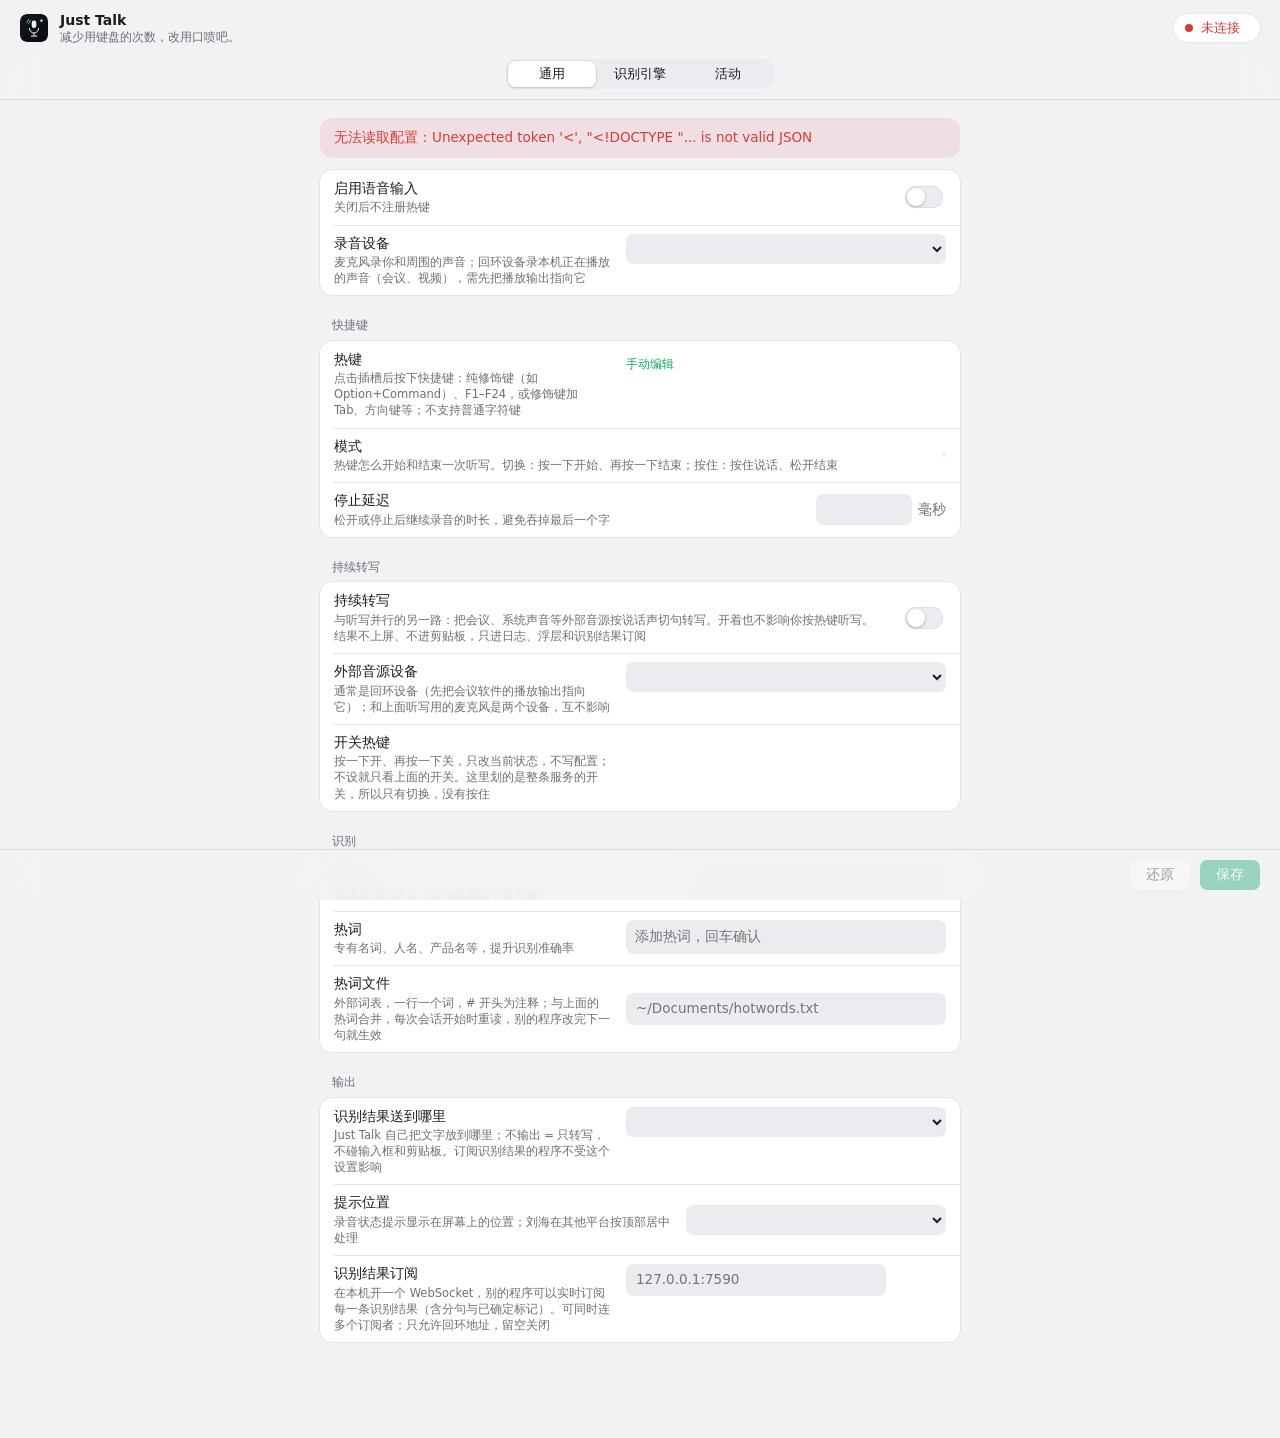
==== internal/gui/assets/index.html @ dca2a283 "feat(gui): pick the hotwords file with the system file dialog" ====
<!doctype html>
<html lang="zh-CN">
<head>
  <meta charset="utf-8">
  <meta name="viewport" content="width=device-width, initial-scale=1">
  <meta name="color-scheme" content="light dark">
  <title>Just Talk</title>
  <link rel="icon" href="icon.svg">
  <link rel="stylesheet" href="app.css">
</head>
<body>
  <header class="top">
    <img class="logo" src="icon.svg" alt="">
    <div class="brand">
      <strong>Just Talk</strong>
      <span class="muted">减少用键盘的次数，改用口喷吧。</span>
    </div>
    <div id="status" class="status" data-state="idle">
      <span class="dot"></span>
      <span id="statusLabel">待机</span>
      <span id="statusDetail" class="muted"></span>
    </div>
  </header>

  <nav class="toolbar">
    <div class="tabs" role="tablist" aria-label="设置分区">
      <button type="button" role="tab" id="tab-general" aria-controls="pane-general" data-pane="general">通用</button>
      <button type="button" role="tab" id="tab-engine" aria-controls="pane-engine" data-pane="engine">识别引擎</button>
      <button type="button" role="tab" id="tab-activity" aria-controls="pane-activity" data-pane="activity">活动</button>
    </div>
  </nav>

  <main>
    <p id="loadError" class="banner error" hidden></p>

    <form id="form" autocomplete="off" novalidate>
      <section id="pane-general" class="pane" role="tabpanel" aria-labelledby="tab-general">
        <div class="group">
          <label class="row">
            <span class="label">启用语音输入<small>关闭后不注册热键</small></span>
            <input type="checkbox" class="switch" name="enabled">
          </label>
          <div class="row device-row">
            <span class="label">录音设备<small>麦克风录你和周围的声音；回环设备录本机正在播放的声音（会议、视频），需先把播放输出指向它</small></span>
            <div class="stack">
              <select name="device" id="device" aria-label="录音设备"></select>
              <p id="deviceNote" class="field-note" hidden></p>
              <p id="deviceError" class="field-error" role="alert" hidden></p>
            </div>
          </div>
        </div>

        <h2 class="group-title">快捷键</h2>
        <div class="group">
          <div class="row hotkey-row">
            <span class="label">热键<small>点击插槽后按下快捷键：纯修饰键（如 Option+Command）、F1–F24，或修饰键加 Tab、方向键等；不支持普通字符键</small></span>
            <div class="hotkeys">
              <div id="slots" class="slots"></div>
              <p id="hotkeyError" class="field-error" role="alert" hidden></p>
              <p id="hotkeyExtra" class="field-note" hidden></p>
              <button type="button" id="manualToggle" class="link">手动编辑</button>
              <input type="text" name="pushToTalk" id="pushToTalk" spellcheck="false" hidden
                placeholder="Alt+Super, F13" aria-label="热键列表，逗号分隔">
            </div>
          </div>
          <div class="row">
            <span class="label">模式<small>热键怎么开始和结束一次听写。切换：按一下开始、再按一下结束；按住：按住说话、松开结束</small></span>
            <div class="segmented" id="modes" role="radiogroup" aria-label="模式"></div>
          </div>
          <label class="row">
            <span class="label">停止延迟<small>松开或停止后继续录音的时长，避免吞掉最后一个字</small></span>
            <span class="unit"><input type="number" name="stopDelayMs" min="0" step="50"><span class="muted">毫秒</span></span>
          </label>
        </div>

        <h2 class="group-title">持续转写</h2>
        <div class="group">
          <label class="row">
            <span class="label">持续转写<small>与听写并行的另一路：把会议、系统声音等外部音源按说话声切句转写。开着也不影响你按热键听写。结果不上屏、不进剪贴板，只进日志、浮层和识别结果订阅</small></span>
            <input type="checkbox" class="switch" name="continuousEnabled">
          </label>
          <div class="row device-row">
            <span class="label">外部音源设备<small>通常是回环设备（先把会议软件的播放输出指向它）；和上面听写用的麦克风是两个设备，互不影响</small></span>
            <div class="stack">
              <select name="continuousDevice" id="continuousDevice" aria-label="外部音源设备"></select>
            </div>
          </div>
          <div class="row hotkey-row">
            <span class="label">开关热键<small>按一下开、再按一下关，只改当前状态，不写配置；不设就只看上面的开关。这里划的是整条服务的开关，所以只有切换，没有按住</small></span>
            <div class="hotkeys">
              <div id="continuousSlots" class="slots"></div>
              <input type="text" name="continuousHotkey" id="continuousHotkey" spellcheck="false" hidden
                aria-label="持续转写开关热键">
            </div>
          </div>
        </div>

        <h2 class="group-title">识别</h2>
        <div class="group">
          <label class="row">
            <span class="label">语言<small>说话所用的语言；自动检测由引擎判断</small></span>
            <select name="language" id="language"></select>
          </label>
          <div class="row hotword-row">
            <span class="label">热词<small>专有名词、人名、产品名等，提升识别准确率</small></span>
            <div id="hotwords" class="chips">
              <input type="text" id="hotwordInput" spellcheck="false" placeholder="添加热词，回车确认" aria-label="添加热词">
            </div>
          </div>
          <div class="row">
            <span class="label">热词文件<small>外部词表，一行一个词，# 开头为注释；与上面的热词合并，每次会话开始时重读，别的程序改完下一句就生效</small></span>
            <div class="file-pick">
              <input type="text" name="hotwordsFile" id="hotwordsFile" spellcheck="false" placeholder="~/Documents/hotwords.txt" aria-label="热词文件">
              <button type="button" id="hotwordsFileClear" class="link" hidden>清除</button>
              <button type="button" id="hotwordsFilePick" class="ghost" hidden>选择…</button>
            </div>
          </div>
        </div>

        <h2 class="group-title">输出</h2>
        <div class="group">
          <div class="row device-row">
            <span class="label">识别结果送到哪里<small>Just Talk 自己把文字放到哪里；不输出 = 只转写，不碰输入框和剪贴板。订阅识别结果的程序不受这个设置影响</small></span>
            <div class="stack">
              <select name="textOutput" id="textOutput"></select>
            </div>
          </div>
          <label class="row">
            <span class="label">提示位置<small>录音状态提示显示在屏幕上的位置；刘海在其他平台按顶部居中处理</small></span>
            <select name="overlayPosition" id="overlayPosition"></select>
          </label>
          <div class="row device-row">
            <span class="label">识别结果订阅<small>在本机开一个 WebSocket，别的程序可以实时订阅每一条识别结果（含分句与已确定标记）。可同时连多个订阅者；只允许回环地址，留空关闭</small></span>
            <div class="stack">
              <input type="text" name="streamAddr" id="streamAddr" spellcheck="false" placeholder="127.0.0.1:7590">
              <p id="streamState" class="field-note"></p>
            </div>
          </div>
        </div>
      </section>

      <section id="pane-engine" class="pane" role="tabpanel" aria-labelledby="tab-engine" hidden>
        <p class="pane-intro">选择用于语音识别的服务。流式引擎边说边出字；整段引擎在说完后一次返回结果。</p>
        <div id="engines" class="group engines" role="radiogroup" aria-label="识别引擎"></div>
      </section>
    </form>

    <section id="pane-activity" class="pane" role="tabpanel" aria-labelledby="tab-activity" hidden>
      <div class="stats" aria-label="统计">
        <div class="stat"><span class="muted">累计识别</span><b id="statSessions">0</b><span class="muted">次</span></div>
        <div class="stat"><span class="muted">总字数</span><b id="statChars">0</b></div>
        <div class="stat"><span class="muted">平均速度</span><b id="statAvg">0</b><span class="muted">字/分钟</span></div>
        <div class="stat"><span class="muted">最近速度</span><b id="statLast">0</b><span class="muted">字/分钟</span></div>
      </div>
      <h2 class="group-title">最近活动</h2>
      <ol id="logs" class="group timeline" aria-live="polite"></ol>
    </section>
  </main>

  <div id="sheet" class="sheet-backdrop" hidden>
    <div class="sheet" role="dialog" aria-modal="true" aria-labelledby="sheetTitle">
      <div class="sheet-head">
        <h2 id="sheetTitle"></h2>
        <p id="sheetBlurb" class="muted"></p>
      </div>
      <div id="sheetFields" class="group"></div>
      <details id="sheetAdvanced" class="advanced">
        <summary id="sheetAdvancedLabel">高级选项</summary>
        <div id="sheetAdvancedFields" class="group"></div>
      </details>
      <div class="sheet-foot">
        <button type="button" id="sheetDoc" class="link">查看文档</button>
        <span class="spacer"></span>
        <button type="button" id="sheetCancel" class="ghost">取消</button>
        <button type="button" id="sheetDone">完成</button>
      </div>
    </div>
  </div>

  <footer class="savebar">
    <span id="configPath" class="muted path"></span>
    <span id="message" class="message" role="status"></span>
    <button type="button" id="revert" class="ghost" disabled>还原</button>
    <button type="button" id="save" disabled>保存</button>
  </footer>

  <script src="common.js"></script>
  <script src="app.js"></script>
</body>
</html>
---- internal/gui/assets/app.css ----
:root {
  --bg: #f2f2f5;
  --surface: #ffffff;
  --border: #e2e3e8;
  --hairline: rgb(60 60 67 / .14);
  --fg: #1c1c1e;
  --muted: #6e6e76;
  --accent: #12a866;
  --accent-fg: #ffffff;
  --warn: #c27c0e;
  --error: #d93b3b;
  --field: #ececf0;
  --radius: 12px;
  --ease: cubic-bezier(.2, .8, .2, 1);
  font-family: -apple-system, BlinkMacSystemFont, "SF Pro Text", "Segoe UI", "PingFang SC", "Hiragino Sans GB", "Microsoft YaHei", "Noto Sans CJK SC", system-ui, sans-serif;
  font-size: 13.5px;
  line-height: 1.45;
  color: var(--fg);
  background: var(--bg);
  -webkit-font-smoothing: antialiased;
}

@media (prefers-color-scheme: dark) {
  :root {
    --bg: #161618;
    --surface: #222225;
    --border: #34343a;
    --hairline: rgb(84 84 88 / .5);
    --fg: #ececf0;
    --muted: #98989f;
    --accent: #3fd68e;
    --accent-fg: #062a19;
    --warn: #f0b14a;
    --error: #ff6b63;
    --field: #2c2c31;
  }
}

* { box-sizing: border-box; }

body {
  margin: 0;
  min-height: 100vh;
  display: flex;
  flex-direction: column;
}

[hidden] { display: none !important; }

.muted { color: var(--muted); }

/* ---- header and toolbar ---- */

.top {
  display: flex;
  align-items: center;
  gap: 12px;
  padding: 12px 20px 8px;
  -webkit-user-select: none;
  user-select: none;
}

/* The macOS window draws its traffic lights over the page's header. */
body.mac-app .top { padding-left: 84px; min-height: 52px; padding-top: 8px; }

.logo { width: 28px; height: 28px; border-radius: 7px; }

.brand { display: flex; flex-direction: column; line-height: 1.25; min-width: 0; }
.brand strong { font-size: 14px; }
.brand .muted { font-size: 12px; white-space: nowrap; overflow: hidden; text-overflow: ellipsis; }

.status {
  margin-left: auto;
  display: flex;
  align-items: center;
  gap: 8px;
  padding: 5px 12px;
  border-radius: 999px;
  background: var(--surface);
  box-shadow: 0 0 0 .5px var(--hairline);
  max-width: 55%;
  white-space: nowrap;
  font-size: 12.5px;
  transition: background .2s var(--ease);
}
.status #statusDetail { overflow: hidden; text-overflow: ellipsis; }
.status .dot { width: 8px; height: 8px; border-radius: 50%; background: var(--muted); flex: none; transition: background .2s; }
.status[data-state="recording"] .dot { background: var(--accent); animation: pulse 1.2s ease-in-out infinite; }
.status[data-state="connecting"] .dot,
.status[data-state="stopping"] .dot,
.status[data-state="stopping_delayed"] .dot { background: var(--warn); }
.status[data-state="error"] .dot { background: var(--error); }
.status[data-state="error"] #statusLabel { color: var(--error); }

@keyframes pulse { 50% { opacity: .35; } }

.toolbar {
  position: sticky;
  top: 0;
  z-index: 3;
  display: flex;
  justify-content: center;
  padding: 6px 20px 10px;
  background: color-mix(in srgb, var(--bg) 85%, transparent);
  backdrop-filter: saturate(180%) blur(16px);
  -webkit-backdrop-filter: saturate(180%) blur(16px);
  border-bottom: .5px solid var(--hairline);
}

.tabs {
  display: inline-flex;
  padding: 2px;
  border-radius: 9px;
  background: var(--field);
}
.tabs button {
  font: inherit;
  font-size: 13px;
  min-width: 88px;
  padding: 4px 14px;
  border: none;
  border-radius: 7px;
  color: var(--fg);
  background: none;
  cursor: pointer;
  transition: background .2s var(--ease), box-shadow .2s var(--ease);
}
.tabs button[aria-selected="true"] {
  background: var(--surface);
  box-shadow: 0 1px 3px rgb(0 0 0 / .12), 0 0 0 .5px var(--hairline);
  font-weight: 500;
}

/* ---- panes and grouped lists ---- */

main {
  flex: 1;
  width: 100%;
  max-width: 680px;
  margin: 0 auto;
  padding: 18px 20px 96px;
}

form { display: contents; }

.pane { animation: pane-in .22s var(--ease); }
@keyframes pane-in { from { opacity: 0; transform: translateY(4px); } }

.pane-intro { margin: 0 4px 12px; color: var(--muted); font-size: 12.5px; }

.banner { margin: 0 0 12px; padding: 10px 14px; border-radius: var(--radius); }
.banner.error { color: var(--error); background: color-mix(in srgb, var(--error) 10%, transparent); }

.group-title {
  margin: 22px 12px 6px;
  font-size: 12px;
  font-weight: 500;
  color: var(--muted);
}

.group {
  margin: 0;
  padding: 0;
  list-style: none;
  background: var(--surface);
  border-radius: var(--radius);
  box-shadow: 0 0 0 .5px var(--hairline);
  overflow: hidden;
}

.row {
  position: relative;
  display: flex;
  align-items: center;
  gap: 16px;
  min-height: 44px;
  padding: 9px 14px;
}
.row + .row::before,
.group > * + *::before {
  content: "";
  position: absolute;
  top: 0;
  left: 14px;
  right: 0;
  border-top: .5px solid var(--hairline);
}
.label { flex: 1; display: flex; flex-direction: column; gap: 1px; min-width: 0; }
.label small { color: var(--muted); font-size: 11.5px; line-height: 1.4; }
.label .req { color: var(--error); margin-left: 2px; }

input[type="text"], input[type="number"], input[type="password"], textarea, select {
  font: inherit;
  color: inherit;
  background: var(--field);
  border: 1px solid transparent;
  border-radius: 7px;
  padding: 5px 9px;
  width: 260px;
  max-width: 100%;
  transition: border-color .15s, box-shadow .15s;
}
select { padding-right: 24px; }
input:focus-visible, textarea:focus-visible, select:focus-visible, button:focus-visible, [tabindex]:focus-visible {
  outline: none;
  box-shadow: 0 0 0 3px color-mix(in srgb, var(--accent) 35%, transparent);
}

.unit { display: flex; align-items: center; gap: 6px; }
.unit input { width: 96px; text-align: right; }

.file-pick { display: flex; align-items: center; gap: 8px; width: 320px; max-width: 100%; }
.file-pick input { flex: 1; width: auto; min-width: 0; }
.file-pick input[readonly] { cursor: default; text-overflow: ellipsis; }
.file-pick button { flex: none; }

.switch {
  appearance: none;
  -webkit-appearance: none;
  width: 38px;
  height: 22px;
  border-radius: 11px;
  background: var(--field);
  box-shadow: inset 0 0 0 .5px var(--hairline);
  position: relative;
  cursor: pointer;
  flex: none;
  transition: background .2s var(--ease);
}
.switch::after {
  content: "";
  position: absolute;
  top: 2px;
  left: 2px;
  width: 18px;
  height: 18px;
  border-radius: 50%;
  background: #fff;
  box-shadow: 0 1px 3px rgb(0 0 0 / .25);
  transition: transform .22s var(--ease);
}
.switch:checked { background: var(--accent); }
.switch:checked::after { transform: translateX(16px); }

.segmented { display: inline-flex; background: var(--field); border-radius: 8px; padding: 2px; flex: none; }
.segmented button {
  font: inherit;
  font-size: 12.5px;
  color: var(--fg);
  border: none;
  background: none;
  padding: 3px 14px;
  border-radius: 6px;
  cursor: pointer;
  transition: background .2s var(--ease);
}
.segmented button[aria-checked="true"] { background: var(--surface); box-shadow: 0 1px 2px rgb(0 0 0 / .14), 0 0 0 .5px var(--hairline); }

.link { font: inherit; font-size: 12px; color: var(--accent); background: none; border: none; padding: 0; cursor: pointer; }
.link:hover { text-decoration: underline; }

/* ---- hotkey slots ---- */

.hotkey-row, .hotword-row, .device-row { align-items: flex-start; }
.hotkeys, .stack { display: flex; flex-direction: column; gap: 6px; width: 320px; max-width: 100%; }
.hotkeys #pushToTalk, .stack select { width: 100%; }
.slots { display: grid; gap: 6px; }
.slot { display: grid; grid-template-columns: 4.5em 1fr 24px; align-items: center; gap: 8px; }
.slot-name { font-size: 12px; color: var(--muted); }
.recorder {
  display: flex;
  align-items: center;
  gap: 8px;
  min-height: 34px;
  padding: 4px 10px;
  font: inherit;
  text-align: left;
  color: var(--fg);
  background: var(--field);
  border: 1px solid transparent;
  border-radius: 8px;
  cursor: pointer;
  transition: border-color .15s, box-shadow .2s var(--ease);
}
.recorder:hover { border-color: var(--border); }
.recorder.recording {
  border-color: var(--error);
  box-shadow: 0 0 0 3px color-mix(in srgb, var(--error) 18%, transparent);
}
.recorder .hint { color: var(--muted); }
.rec-dot { width: 8px; height: 8px; border-radius: 50%; background: var(--error); flex: none; animation: pulse 1s ease-in-out infinite; }
.rec-hint { margin-left: auto; font-size: 11px; color: var(--muted); white-space: nowrap; }
.keycaps { display: flex; flex-wrap: wrap; gap: 4px; }
kbd {
  font-family: inherit;
  font-size: 12px;
  line-height: 1.4;
  padding: 1px 7px;
  color: var(--fg);
  background: var(--surface);
  border: .5px solid var(--border);
  border-bottom-width: 1.5px;
  border-radius: 5px;
  white-space: nowrap;
}
.clear {
  width: 22px;
  height: 22px;
  padding: 0;
  font-size: 15px;
  line-height: 1;
  color: var(--muted);
  background: none;
  border: none;
  border-radius: 50%;
  cursor: pointer;
}
.clear:hover { color: var(--fg); background: var(--field); }
.field-error { margin: 0; font-size: 12px; color: var(--error); }
.field-note { margin: 0; font-size: 12px; color: var(--muted); }
.hotkeys > .link { align-self: flex-start; }

/* ---- hotword chips ---- */

.chips {
  display: flex;
  flex-wrap: wrap;
  align-content: flex-start;
  gap: 5px;
  width: 320px;
  max-width: 100%;
  min-height: 34px;
  padding: 4px;
  background: var(--field);
  border-radius: 8px;
  cursor: text;
}
.chips:focus-within { box-shadow: 0 0 0 3px color-mix(in srgb, var(--accent) 35%, transparent); }
.chip {
  display: inline-flex;
  align-items: center;
  gap: 2px;
  padding: 2px 4px 2px 9px;
  font-size: 12.5px;
  background: var(--surface);
  border-radius: 999px;
  box-shadow: 0 0 0 .5px var(--hairline);
  animation: chip-in .18s var(--ease);
}
@keyframes chip-in { from { opacity: 0; transform: scale(.9); } }
.chip button {
  width: 16px;
  height: 16px;
  padding: 0;
  font-size: 12px;
  line-height: 1;
  color: var(--muted);
  background: none;
  border: none;
  border-radius: 50%;
  cursor: pointer;
}
.chip button:hover { color: var(--fg); background: var(--field); }
.chips input {
  flex: 1;
  min-width: 120px;
  width: auto;
  padding: 3px 5px;
  background: none;
  border: none;
  box-shadow: none !important;
}

/* ---- engines ---- */

.engine {
  position: relative;
  display: grid;
  grid-template-columns: 18px 1fr auto auto;
  align-items: center;
  gap: 2px 12px;
  padding: 11px 14px;
  cursor: pointer;
  transition: background .15s;
}
.engine:hover { background: color-mix(in srgb, var(--fg) 3%, transparent); }
.engine .radio {
  width: 16px;
  height: 16px;
  border-radius: 50%;
  box-shadow: inset 0 0 0 1.5px var(--border);
  transition: box-shadow .2s var(--ease);
}
.engine[aria-checked="true"] .radio { box-shadow: inset 0 0 0 5px var(--accent); }
.engine .title { display: flex; align-items: center; gap: 8px; min-width: 0; }
.engine .name { font-weight: 500; white-space: nowrap; }
.engine .blurb {
  grid-column: 2 / 5;
  color: var(--muted);
  font-size: 12px;
  overflow: hidden;
  max-height: 0;
  opacity: 0;
  transition: max-height .25s var(--ease), opacity .2s;
}
.engine[aria-checked="true"] .blurb { max-height: 3em; opacity: 1; }
.tag { font-size: 11px; padding: 0 6px; border-radius: 4px; color: var(--muted); background: var(--field); }
.state { font-size: 12px; white-space: nowrap; display: inline-flex; align-items: center; gap: 5px; }
.state::before { content: ""; width: 6px; height: 6px; border-radius: 50%; background: currentColor; }
.state.ok { color: var(--accent); }
.state.missing { color: var(--warn); }
.engine .configure { font-size: 12px; padding: 3px 10px; }

/* ---- sheet ---- */

.sheet-backdrop {
  position: fixed;
  inset: 0;
  z-index: 10;
  display: flex;
  justify-content: center;
  align-items: flex-start;
  padding: 72px 20px 20px;
  background: rgb(0 0 0 / 0);
  transition: background .22s var(--ease);
}
.sheet-backdrop.open { background: rgb(0 0 0 / .28); }
.sheet {
  width: 460px;
  max-width: 100%;
  max-height: calc(100vh - 100px);
  overflow: auto;
  padding: 18px;
  background: var(--bg);
  border-radius: 14px;
  box-shadow: 0 20px 60px rgb(0 0 0 / .3), 0 0 0 .5px var(--hairline);
  transform: translateY(-14px) scale(.98);
  opacity: 0;
  transition: transform .26s var(--ease), opacity .2s var(--ease);
}
.sheet-backdrop.open .sheet { transform: none; opacity: 1; }
.sheet-head h2 { margin: 0 0 4px; font-size: 15px; display: flex; align-items: center; gap: 8px; }
.sheet-head p { margin: 0 0 14px; font-size: 12.5px; }
.sheet .row { flex-direction: column; align-items: stretch; gap: 6px; }
.sheet .row input, .sheet .row select, .sheet .secret { width: 100%; }
.secret { display: flex; gap: 6px; }
.secret input { flex: 1; min-width: 0; }
.secret button { font-size: 12px; padding: 3px 10px; }
.advanced { margin-top: 12px; }
.advanced summary {
  list-style: none;
  cursor: pointer;
  padding: 4px 4px 8px;
  font-size: 12.5px;
  color: var(--muted);
  -webkit-user-select: none;
  user-select: none;
}
.advanced summary::-webkit-details-marker { display: none; }
.advanced summary::before { content: "›"; display: inline-block; width: 14px; transition: transform .2s var(--ease); }
.advanced[open] summary::before { transform: rotate(90deg); }
.sheet-foot { display: flex; align-items: center; gap: 8px; margin-top: 16px; }
.spacer { flex: 1; }

/* ---- activity ---- */

.stats { display: grid; grid-template-columns: repeat(4, 1fr); gap: 10px; }
.stat {
  display: flex;
  align-items: baseline;
  gap: 5px;
  flex-wrap: wrap;
  padding: 12px 14px;
  background: var(--surface);
  border-radius: var(--radius);
  box-shadow: 0 0 0 .5px var(--hairline);
}
.stat b { font-size: 20px; font-weight: 600; font-variant-numeric: tabular-nums; }
.stat .muted:first-child { width: 100%; font-size: 11.5px; }

.timeline { max-height: 460px; overflow: auto; }
.timeline li {
  position: relative;
  display: grid;
  grid-template-columns: 62px 10px 1fr;
  align-items: baseline;
  gap: 8px;
  padding: 8px 14px;
  font-size: 12.5px;
}
.timeline time { color: var(--muted); font-variant-numeric: tabular-nums; font-size: 11.5px; }
.timeline .lv { width: 7px; height: 7px; border-radius: 50%; background: var(--border); align-self: center; }
.timeline .ok .lv { background: var(--accent); }
.timeline .warn .lv { background: var(--warn); }
.timeline .error .lv { background: var(--error); }
.timeline .error .msg { color: var(--error); }
.timeline .live .msg { color: var(--muted); font-style: italic; }
.transcript {
  display: flex;
  align-items: flex-start;
  gap: 8px;
  padding: 7px 10px;
  border-radius: 8px;
  background: var(--field);
  font-size: 13.5px;
  color: var(--fg);
}
.transcript span { flex: 1; white-space: pre-wrap; word-break: break-word; }
.transcript button { flex: none; font-size: 11.5px; padding: 1px 8px; }
.timeline .empty { display: block; padding: 22px 16px; color: var(--muted); text-align: center; }

/* ---- save bar and buttons ---- */

.savebar {
  position: fixed;
  left: 0;
  right: 0;
  bottom: 0;
  z-index: 4;
  display: flex;
  align-items: center;
  gap: 10px;
  padding: 10px 20px;
  background: color-mix(in srgb, var(--bg) 85%, transparent);
  backdrop-filter: saturate(180%) blur(16px);
  -webkit-backdrop-filter: saturate(180%) blur(16px);
  border-top: .5px solid var(--hairline);
}
.path { font-size: 11.5px; overflow: hidden; text-overflow: ellipsis; white-space: nowrap; min-width: 0; flex: 1; }
.message { font-size: 12.5px; white-space: nowrap; overflow: hidden; text-overflow: ellipsis; max-width: 45%; }
.message.ok { color: var(--accent); }
.message.warn { color: var(--warn); }
.message.error { color: var(--error); }

button {
  font: inherit;
  padding: 5px 16px;
  border-radius: 7px;
  border: none;
  background: var(--accent);
  color: var(--accent-fg);
  cursor: pointer;
  transition: opacity .15s, background .15s;
}
button.ghost { background: var(--surface); color: var(--fg); box-shadow: 0 0 0 .5px var(--border), 0 .5px 1px rgb(0 0 0 / .08); }
button:disabled { opacity: .4; cursor: default; }

@media (prefers-reduced-motion: reduce) {
  *, *::before, *::after { animation: none !important; transition: none !important; }
}

@media (max-width: 640px) {
  .stats { grid-template-columns: repeat(2, 1fr); }
  .row { flex-direction: column; align-items: stretch; gap: 8px; }
  input[type="text"], input[type="password"], select, .hotkeys, .chips { width: 100%; }
  .brand .muted { display: none; }
  .tabs button { min-width: 0; }
}

/* ---- tray panel (panel.html) ---- */

body.panel {
  height: 100vh;
  min-height: 0;
  overflow: hidden;
  -webkit-user-select: none;
  user-select: none;
  cursor: default;
}
.panel-head {
  display: flex;
  align-items: center;
  gap: 8px;
  padding: 12px 14px 4px;
}
.panel-head .logo { width: 22px; height: 22px; border-radius: 6px; }
.panel-head strong { font-size: 13.5px; }
.panel-head .status { padding: 3px 10px; font-size: 12px; }
.panel-body {
  flex: 1;
  display: flex;
  flex-direction: column;
  gap: 10px;
  padding: 8px 14px;
  min-height: 0;
  overflow-y: auto;
}
.last {
  display: flex;
  flex-direction: column;
  gap: 4px;
  padding: 10px 12px;
  background: var(--surface);
  border-radius: var(--radius);
  box-shadow: 0 0 0 .5px var(--hairline);
}
.last > .muted { font-size: 11.5px; }
.last-text {
  display: flex;
  align-items: flex-start;
  gap: 8px;
  margin: 0;
  min-height: 40px;
  -webkit-user-select: text;
  user-select: text;
}
.last-text > span:first-child {
  flex: 1;
  display: -webkit-box;
  -webkit-line-clamp: 3;
  -webkit-box-orient: vertical;
  overflow: hidden;
  word-break: break-word;
}
.last-text.live { color: var(--muted); font-style: italic; }
.last-text button { flex: none; font-size: 11.5px; padding: 1px 8px; }
.panel-stats { grid-template-columns: repeat(2, 1fr); gap: 8px; }
.panel-stats .stat { padding: 8px 12px; }
.panel-stats .stat b { font-size: 17px; }
.panel .summary .row { flex-direction: row; align-items: center; gap: 12px; min-height: 36px; padding: 6px 12px; }
.summary .row::before { left: 12px; }
.summary .label { flex: none; color: var(--muted); font-size: 12.5px; }
.summary .value {
  flex: 1;
  display: flex;
  flex-wrap: wrap;
  align-items: center;
  justify-content: flex-end;
  gap: 6px;
  min-width: 0;
  text-align: right;
  font-size: 12.5px;
}
.badge { font-size: 11px; padding: 0 7px; border-radius: 999px; line-height: 18px; }
.badge.warn { color: var(--warn); background: color-mix(in srgb, var(--warn) 14%, transparent); }
.panel-foot {
  display: flex;
  justify-content: space-between;
  gap: 8px;
  padding: 10px 14px 12px;
  border-top: .5px solid var(--hairline);
}
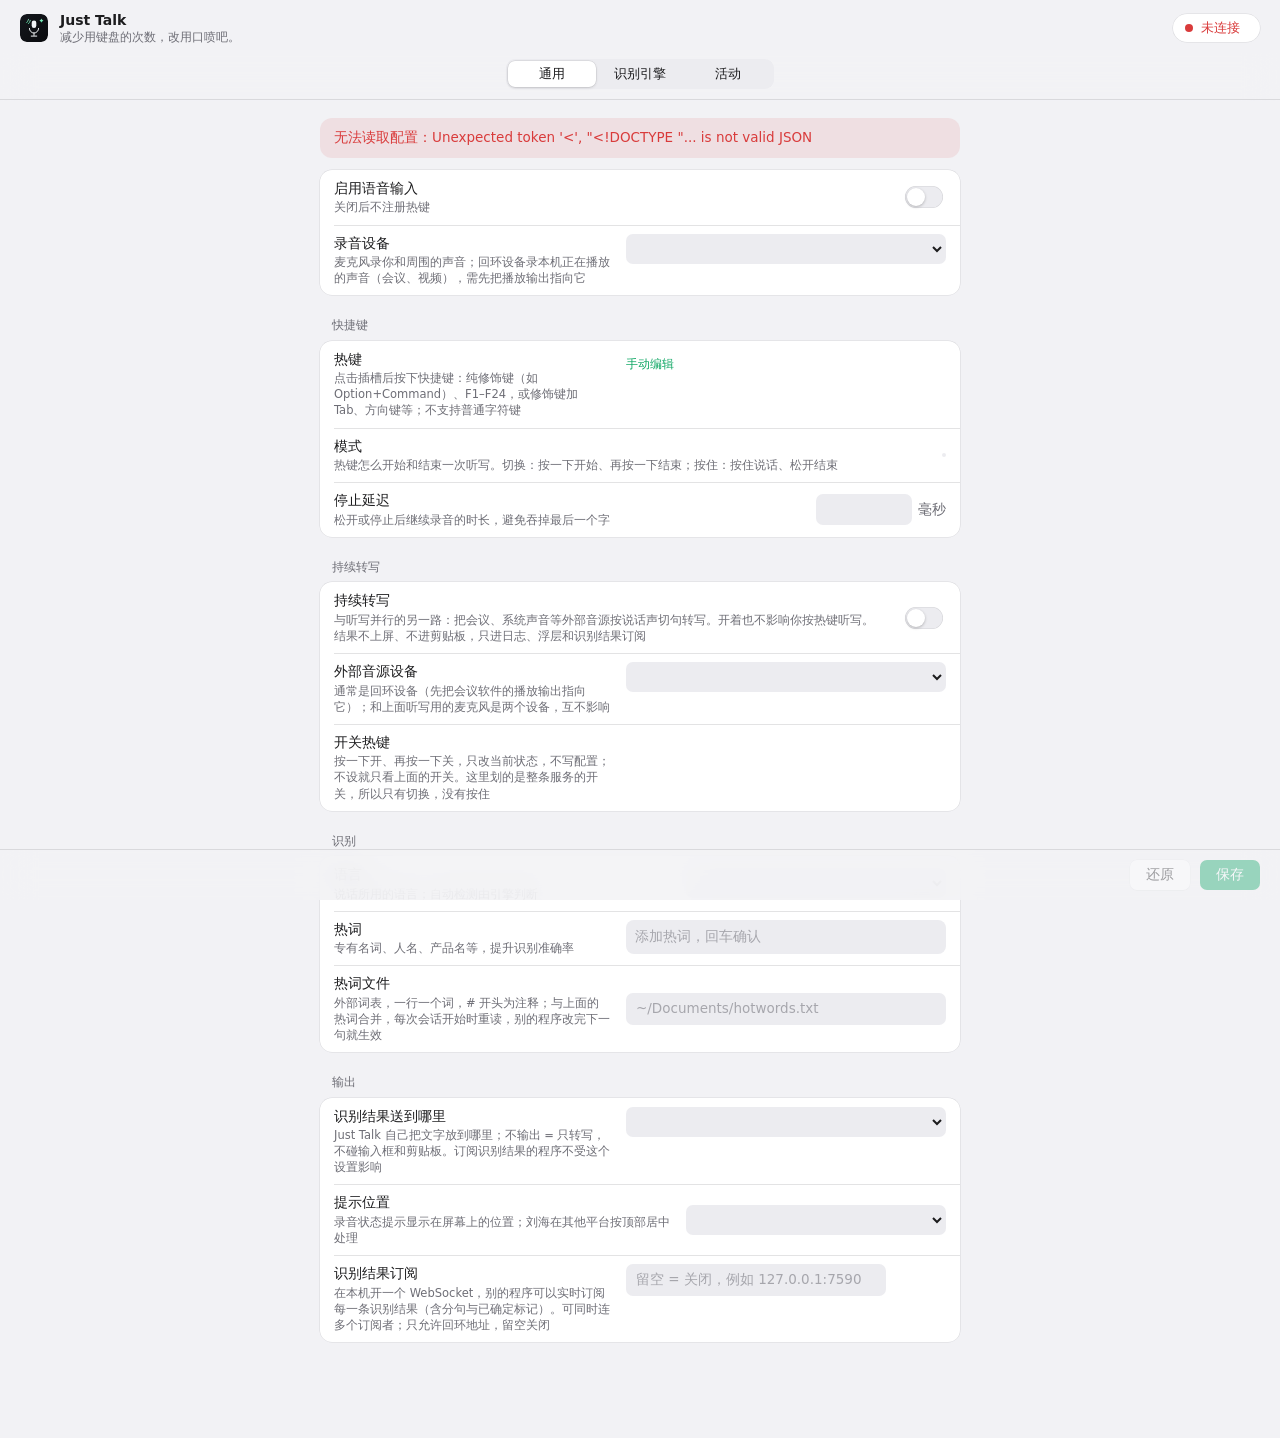
==== commit 279094d1: "fix(gui): an empty subscription address no longer looks filled in The placeholder "127.0.0.1:7590" r" ====
--- a/internal/gui/assets/index.html
+++ b/internal/gui/assets/index.html
@@ -132,7 +132,7 @@
           <div class="row device-row">
             <span class="label">识别结果订阅<small>在本机开一个 WebSocket，别的程序可以实时订阅每一条识别结果（含分句与已确定标记）。可同时连多个订阅者；只允许回环地址，留空关闭</small></span>
             <div class="stack">
-              <input type="text" name="streamAddr" id="streamAddr" spellcheck="false" placeholder="127.0.0.1:7590">
+              <input type="text" name="streamAddr" id="streamAddr" spellcheck="false" placeholder="留空 = 关闭，例如 127.0.0.1:7590">
               <p id="streamState" class="field-note"></p>
             </div>
           </div>
--- a/internal/gui/assets/app.css
+++ b/internal/gui/assets/app.css
@@ -201,6 +201,8 @@
   transition: border-color .15s, box-shadow .15s;
 }
 select { padding-right: 24px; }
+/* A placeholder is an example, not a value: it must not read like one. */
+::placeholder { color: var(--muted); opacity: .55; }
 input:focus-visible, textarea:focus-visible, select:focus-visible, button:focus-visible, [tabindex]:focus-visible {
   outline: none;
   box-shadow: 0 0 0 3px color-mix(in srgb, var(--accent) 35%, transparent);
@@ -409,6 +411,8 @@
 .state::before { content: ""; width: 6px; height: 6px; border-radius: 50%; background: currentColor; }
 .state.ok { color: var(--accent); }
 .state.missing { color: var(--warn); }
+.state.off { color: var(--muted); }
+.field-note.state { white-space: normal; }
 .engine .configure { font-size: 12px; padding: 3px 10px; }
 
 /* ---- sheet ---- */
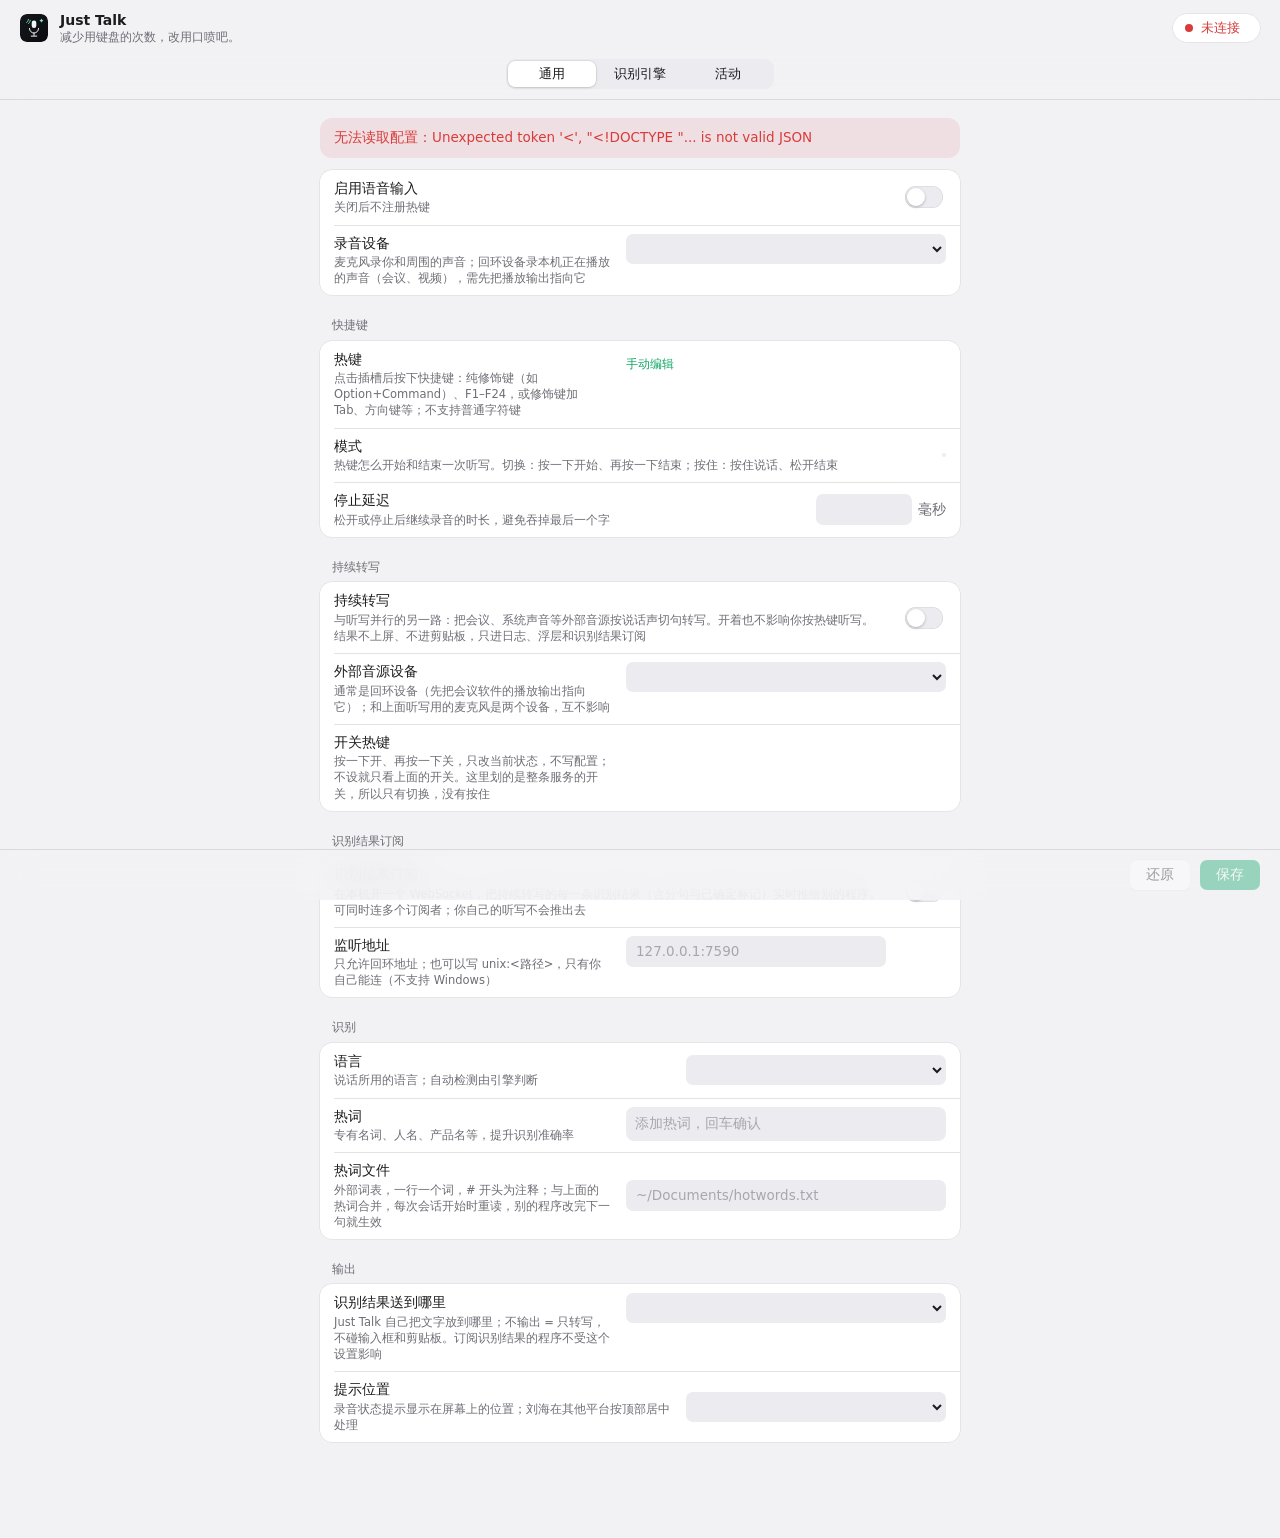
==== commit 24feafb3: "feat: the result subscription gets its own switch and its own settings group The address doubled as " ====
--- a/internal/gui/assets/index.html
+++ b/internal/gui/assets/index.html
@@ -95,6 +95,21 @@
           </div>
         </div>
 
+        <h2 class="group-title">识别结果订阅</h2>
+        <div class="group">
+          <label class="row">
+            <span class="label">识别结果订阅<small>在本机开一个 WebSocket，把持续转写的每一条识别结果（含分句与已确定标记）实时推给别的程序。可同时连多个订阅者；你自己的听写不会推出去</small></span>
+            <input type="checkbox" class="switch" name="streamEnabled">
+          </label>
+          <div class="row device-row">
+            <span class="label">监听地址<small>只允许回环地址；也可以写 unix:&lt;路径&gt;，只有你自己能连（不支持 Windows）</small></span>
+            <div class="stack">
+              <input type="text" name="streamAddr" id="streamAddr" spellcheck="false" placeholder="127.0.0.1:7590" aria-label="订阅监听地址">
+              <p id="streamState" class="field-note"></p>
+            </div>
+          </div>
+        </div>
+
         <h2 class="group-title">识别</h2>
         <div class="group">
           <label class="row">
@@ -129,13 +144,6 @@
             <span class="label">提示位置<small>录音状态提示显示在屏幕上的位置；刘海在其他平台按顶部居中处理</small></span>
             <select name="overlayPosition" id="overlayPosition"></select>
           </label>
-          <div class="row device-row">
-            <span class="label">识别结果订阅<small>在本机开一个 WebSocket，别的程序可以实时订阅每一条识别结果（含分句与已确定标记）。可同时连多个订阅者；只允许回环地址，留空关闭</small></span>
-            <div class="stack">
-              <input type="text" name="streamAddr" id="streamAddr" spellcheck="false" placeholder="留空 = 关闭，例如 127.0.0.1:7590">
-              <p id="streamState" class="field-note"></p>
-            </div>
-          </div>
         </div>
       </section>
 
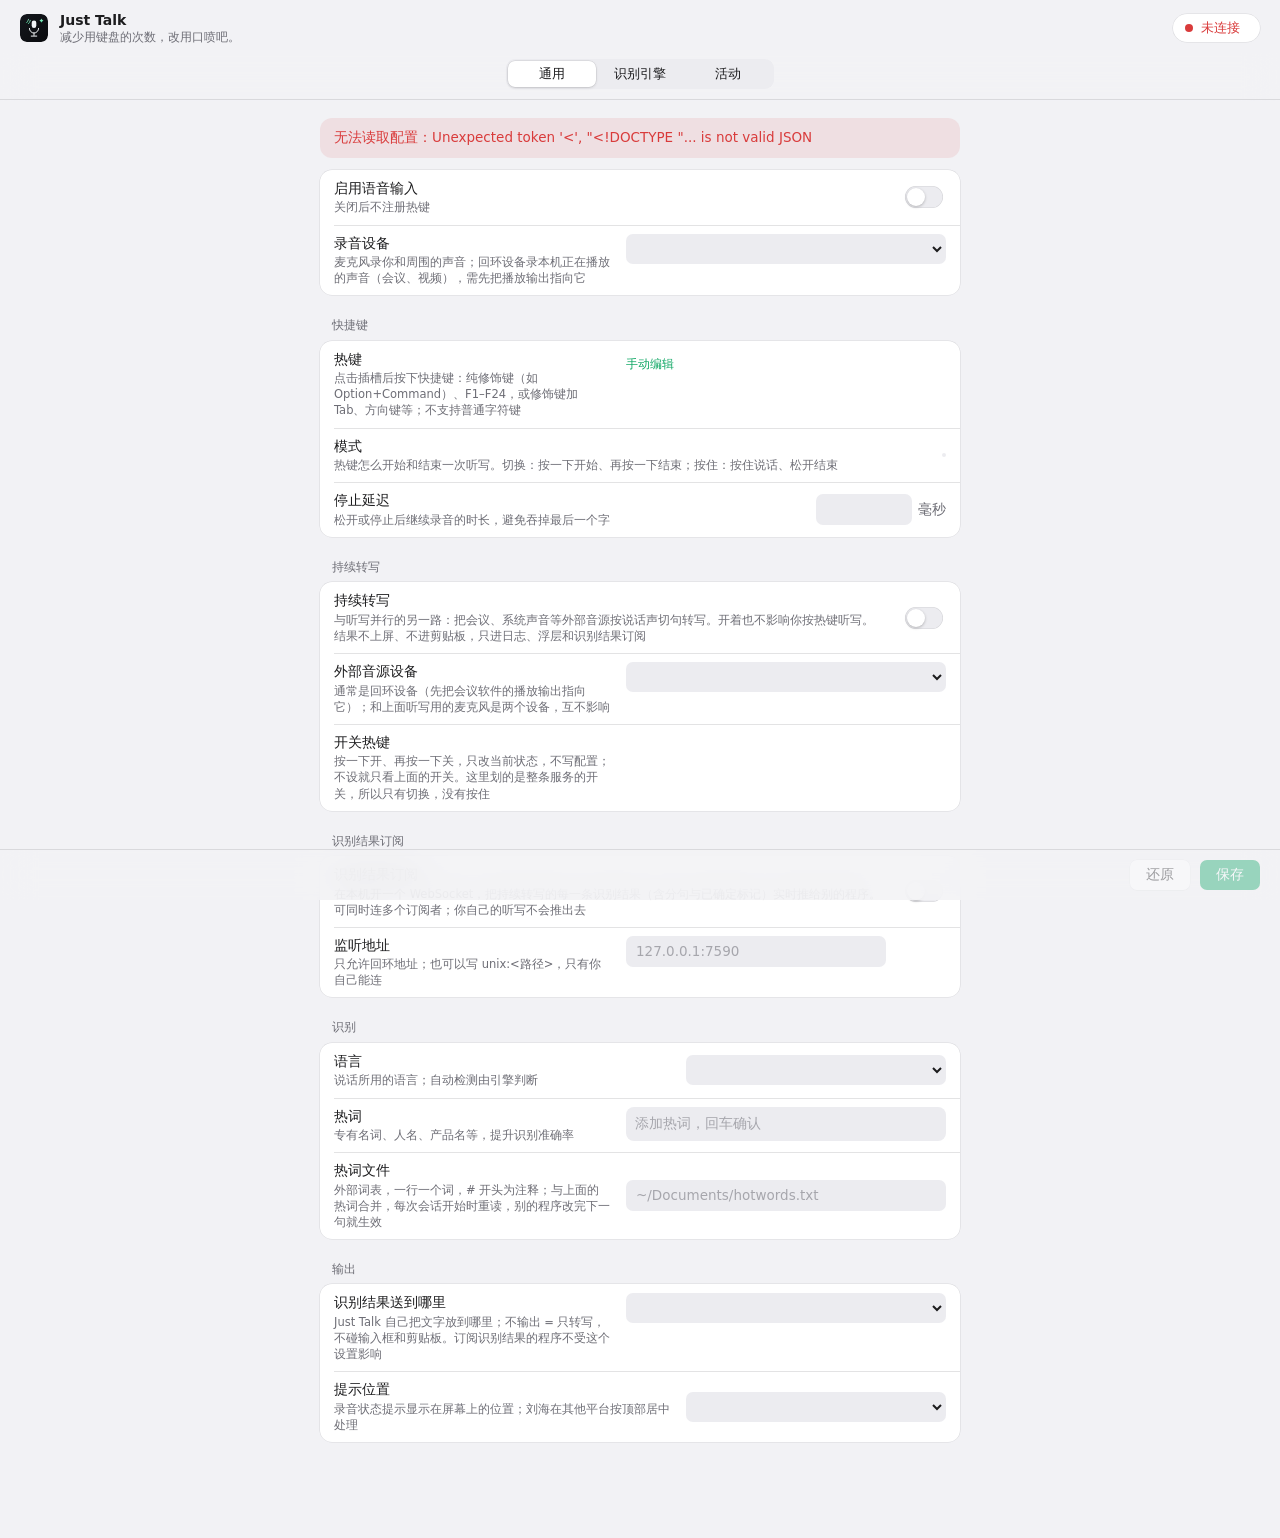
==== commit 15619759: "fix(gui,tui): do not offer unix: subscription addresses on Windows Windows refuses them on save, but" ====
--- a/internal/gui/assets/index.html
+++ b/internal/gui/assets/index.html
@@ -102,7 +102,7 @@
             <input type="checkbox" class="switch" name="streamEnabled">
           </label>
           <div class="row device-row">
-            <span class="label">监听地址<small>只允许回环地址；也可以写 unix:&lt;路径&gt;，只有你自己能连（不支持 Windows）</small></span>
+            <span class="label">监听地址<small>只允许回环地址<span id="streamUnixHint">；也可以写 unix:&lt;路径&gt;，只有你自己能连</span></small></span>
             <div class="stack">
               <input type="text" name="streamAddr" id="streamAddr" spellcheck="false" placeholder="127.0.0.1:7590" aria-label="订阅监听地址">
               <p id="streamState" class="field-note"></p>
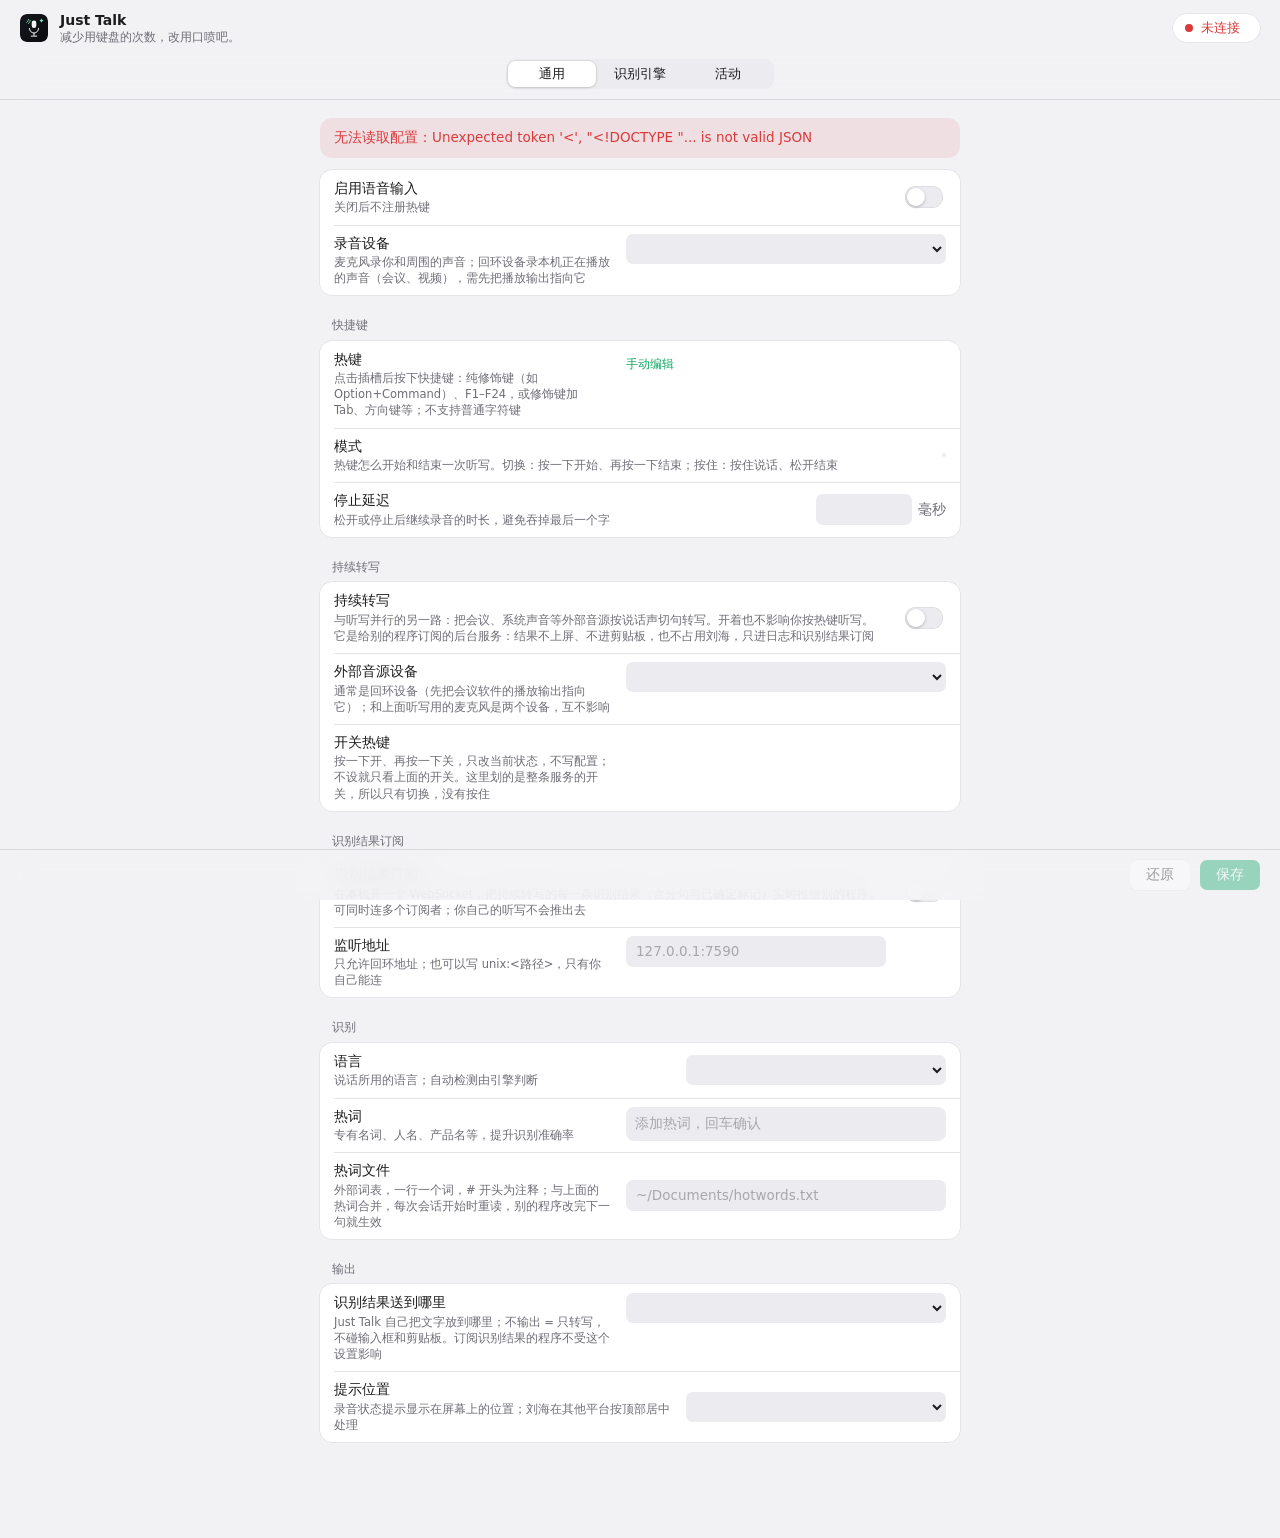
==== commit c1e6ff46: "fix(voice): the transcription service stays off the notch Continuous transcription is a background f" ====
--- a/internal/gui/assets/index.html
+++ b/internal/gui/assets/index.html
@@ -76,7 +76,7 @@
         <h2 class="group-title">持续转写</h2>
         <div class="group">
           <label class="row">
-            <span class="label">持续转写<small>与听写并行的另一路：把会议、系统声音等外部音源按说话声切句转写。开着也不影响你按热键听写。结果不上屏、不进剪贴板，只进日志、浮层和识别结果订阅</small></span>
+            <span class="label">持续转写<small>与听写并行的另一路：把会议、系统声音等外部音源按说话声切句转写。开着也不影响你按热键听写。它是给别的程序订阅的后台服务：结果不上屏、不进剪贴板，也不占用刘海，只进日志和识别结果订阅</small></span>
             <input type="checkbox" class="switch" name="continuousEnabled">
           </label>
           <div class="row device-row">
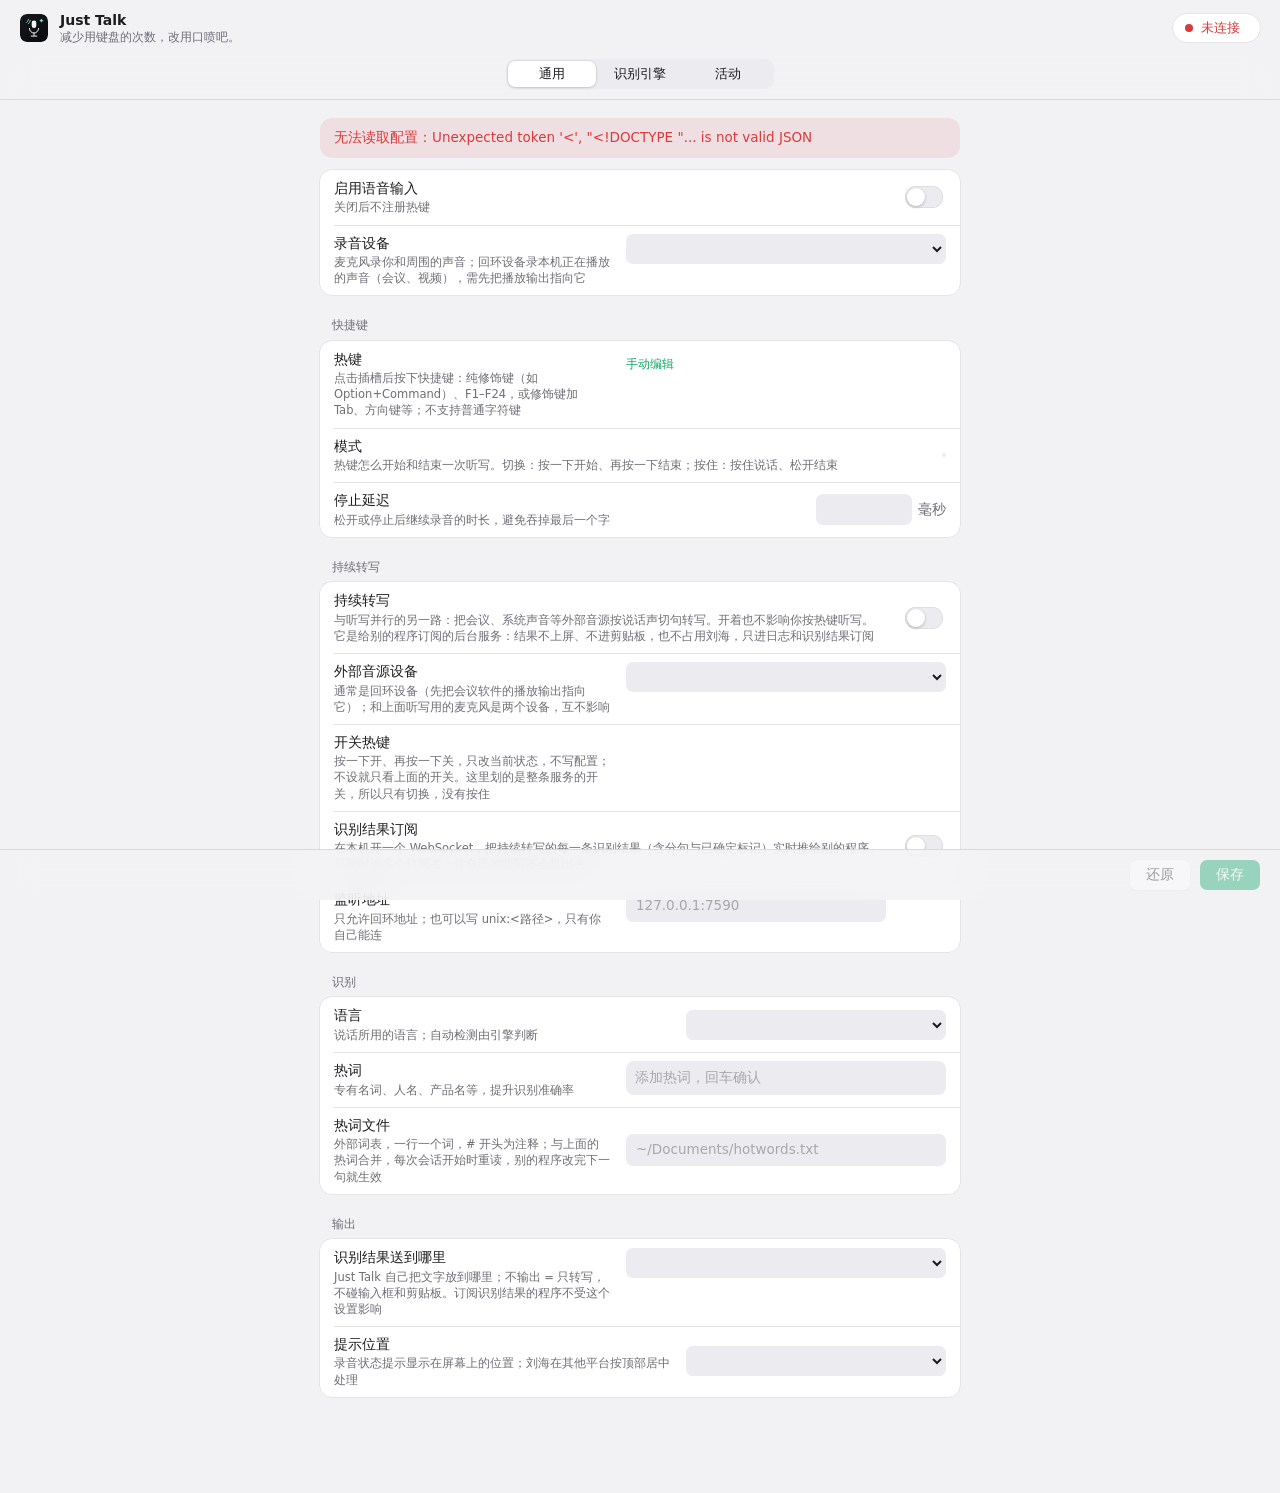
==== commit 170180f8: "fix(gui): the result subscription belongs to the continuous transcription group The subscription pub" ====
--- a/internal/gui/assets/index.html
+++ b/internal/gui/assets/index.html
@@ -93,10 +93,6 @@
                 aria-label="持续转写开关热键">
             </div>
           </div>
-        </div>
-
-        <h2 class="group-title">识别结果订阅</h2>
-        <div class="group">
           <label class="row">
             <span class="label">识别结果订阅<small>在本机开一个 WebSocket，把持续转写的每一条识别结果（含分句与已确定标记）实时推给别的程序。可同时连多个订阅者；你自己的听写不会推出去</small></span>
             <input type="checkbox" class="switch" name="streamEnabled">
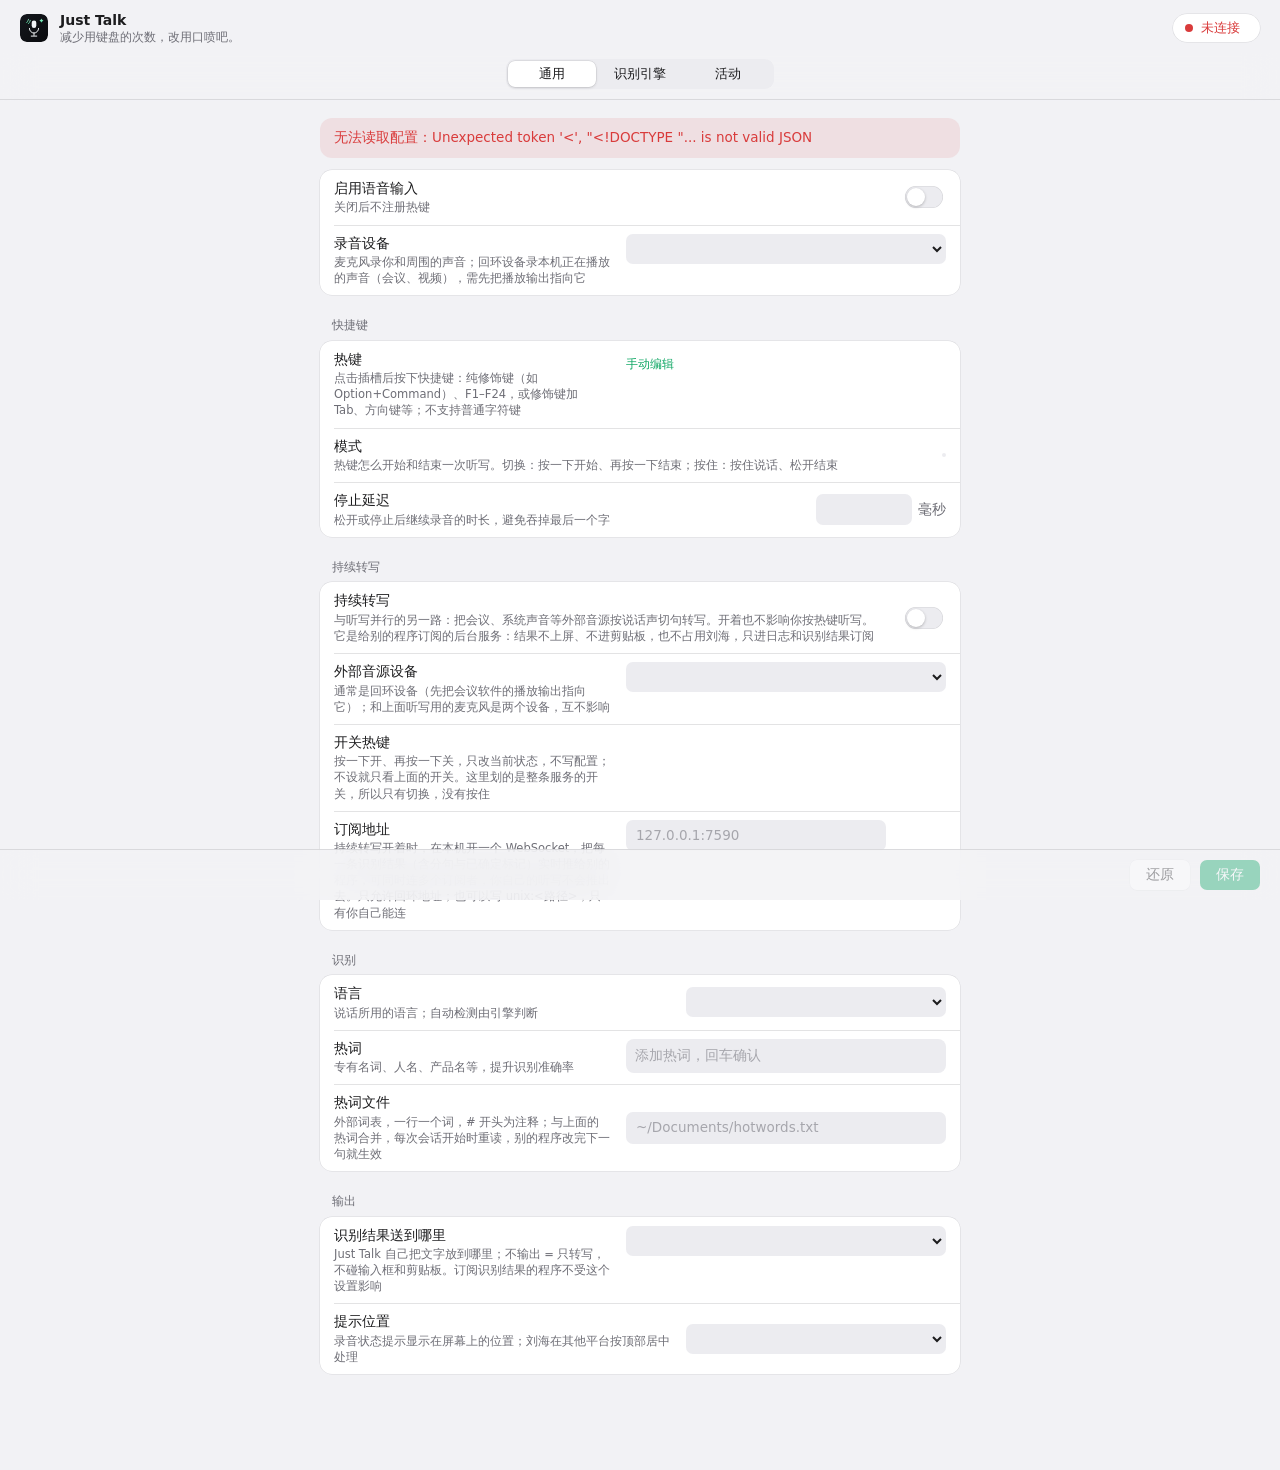
==== commit f38fe154: "feat: the result subscription follows continuous transcription, no switch of its own The subscriptio" ====
--- a/internal/gui/assets/index.html
+++ b/internal/gui/assets/index.html
@@ -93,12 +93,8 @@
                 aria-label="持续转写开关热键">
             </div>
           </div>
-          <label class="row">
-            <span class="label">识别结果订阅<small>在本机开一个 WebSocket，把持续转写的每一条识别结果（含分句与已确定标记）实时推给别的程序。可同时连多个订阅者；你自己的听写不会推出去</small></span>
-            <input type="checkbox" class="switch" name="streamEnabled">
-          </label>
           <div class="row device-row">
-            <span class="label">监听地址<small>只允许回环地址<span id="streamUnixHint">；也可以写 unix:&lt;路径&gt;，只有你自己能连</span></small></span>
+            <span class="label">订阅地址<small>持续转写开着时，在本机开一个 WebSocket，把每一条识别结果（含分句与已确定标记）实时推给别的程序，可同时连多个订阅者，你自己的听写不会推出去。只允许回环地址<span id="streamUnixHint">；也可以写 unix:&lt;路径&gt;，只有你自己能连</span></small></span>
             <div class="stack">
               <input type="text" name="streamAddr" id="streamAddr" spellcheck="false" placeholder="127.0.0.1:7590" aria-label="订阅监听地址">
               <p id="streamState" class="field-note"></p>
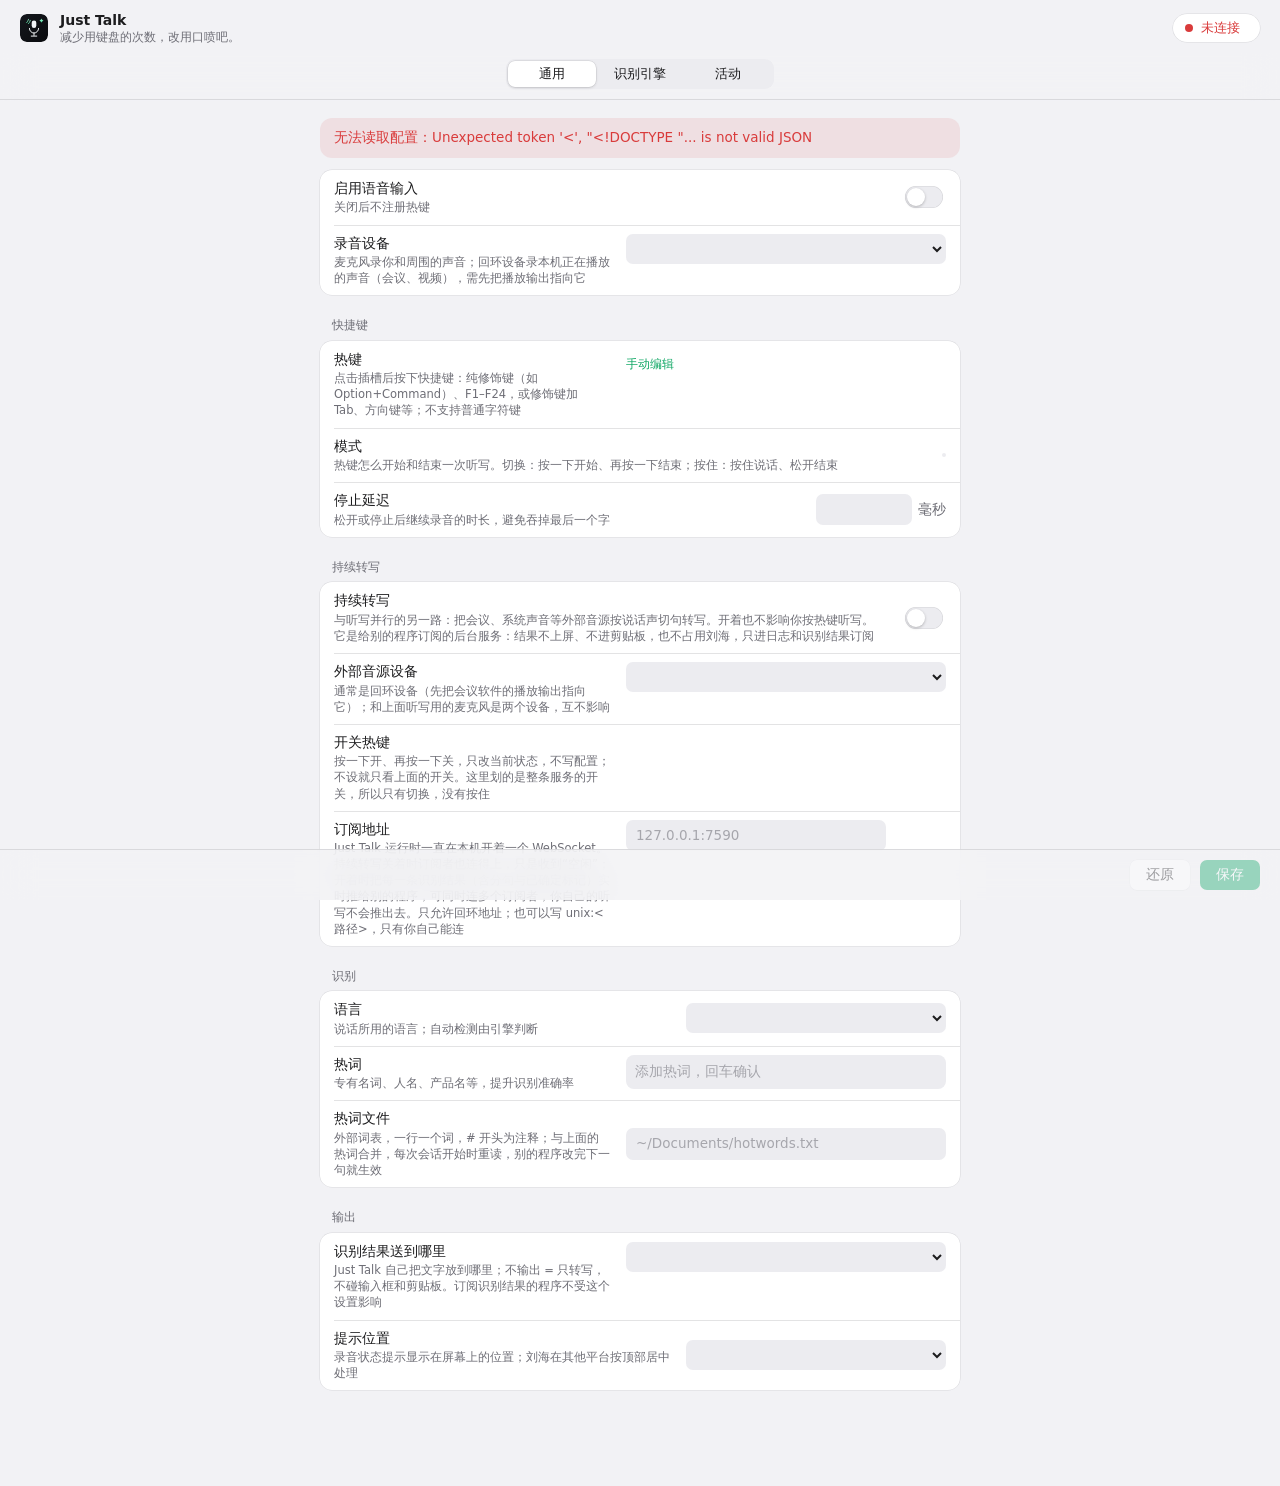
==== commit 5a4ed935: "fix(voice): the subscription stays up while the service is switched off The continuous transcription" ====
--- a/internal/gui/assets/index.html
+++ b/internal/gui/assets/index.html
@@ -94,7 +94,7 @@
             </div>
           </div>
           <div class="row device-row">
-            <span class="label">订阅地址<small>持续转写开着时，在本机开一个 WebSocket，把每一条识别结果（含分句与已确定标记）实时推给别的程序，可同时连多个订阅者，你自己的听写不会推出去。只允许回环地址<span id="streamUnixHint">；也可以写 unix:&lt;路径&gt;，只有你自己能连</span></small></span>
+            <span class="label">订阅地址<small>Just Talk 运行时一直在本机开着一个 WebSocket。持续转写关着时订阅者也连得上，只是收到“空闲”；开着时把每一条识别结果（含分句与已确定标记）实时推给别的程序，可同时连多个订阅者，你自己的听写不会推出去。只允许回环地址<span id="streamUnixHint">；也可以写 unix:&lt;路径&gt;，只有你自己能连</span></small></span>
             <div class="stack">
               <input type="text" name="streamAddr" id="streamAddr" spellcheck="false" placeholder="127.0.0.1:7590" aria-label="订阅监听地址">
               <p id="streamState" class="field-note"></p>
